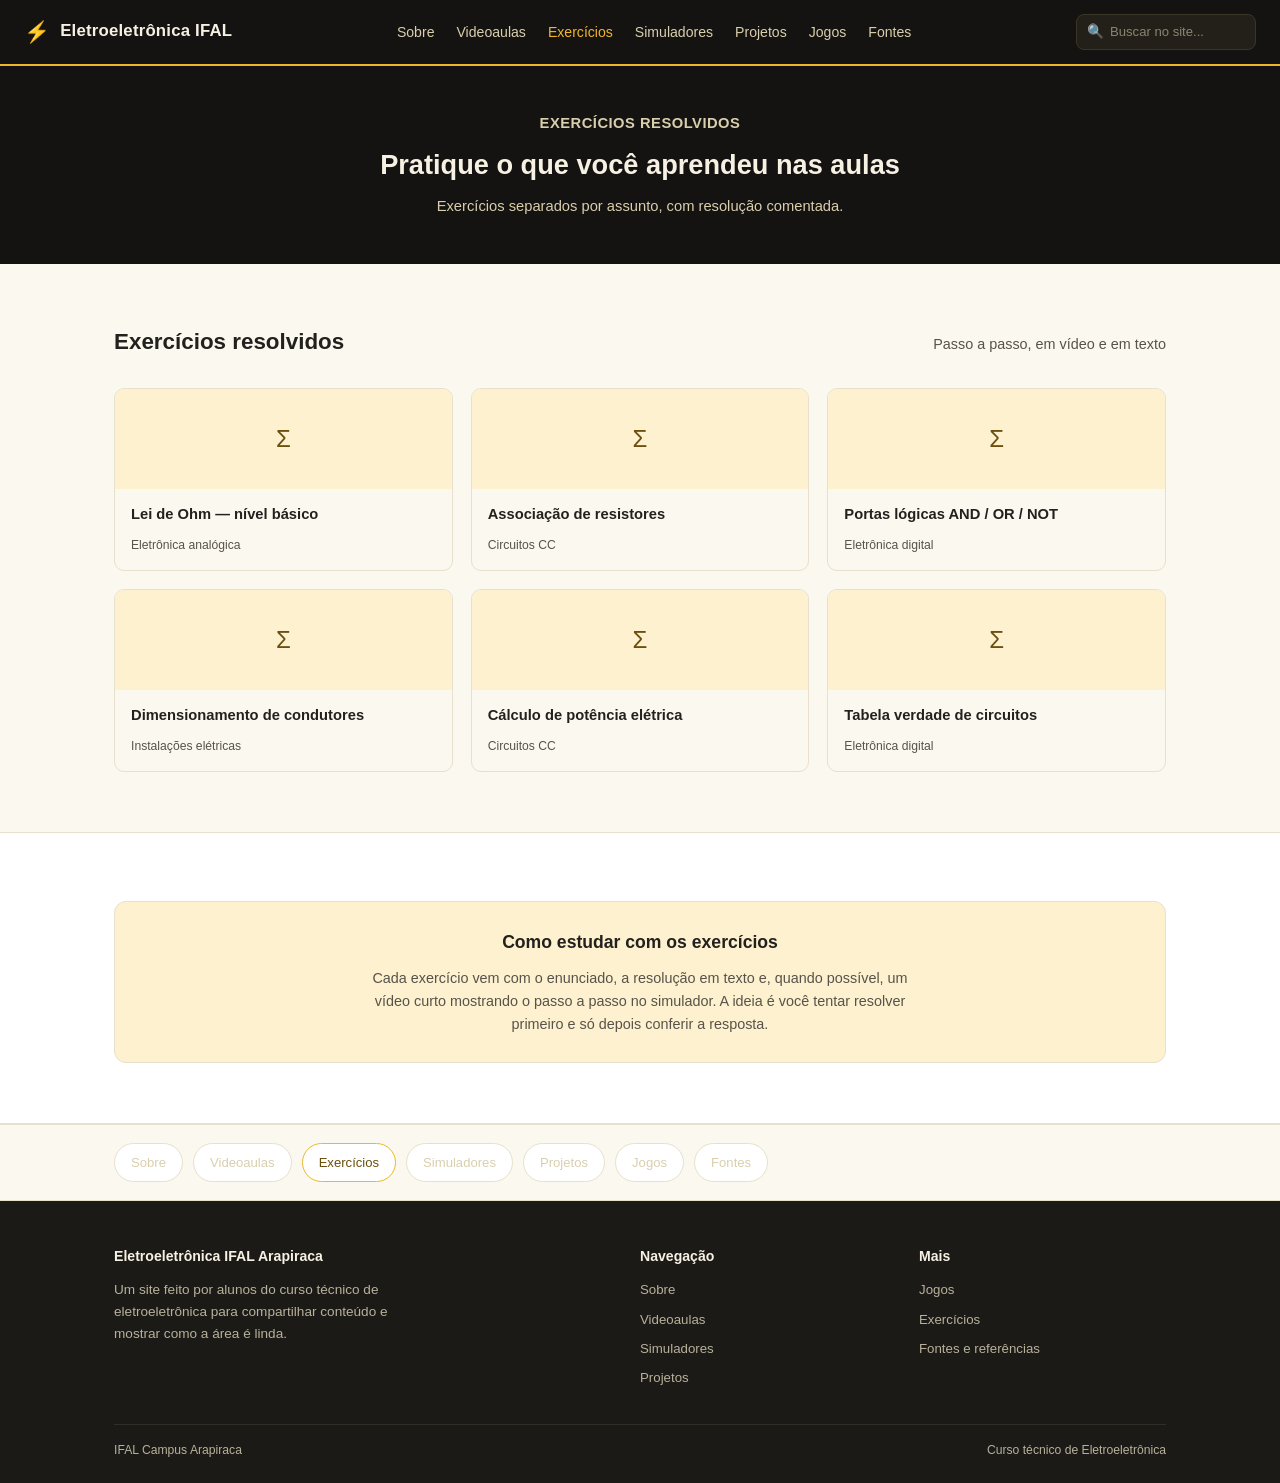
==== exercicios.html @ 72fe09bb "Add files via upload" ====
<!DOCTYPE html>
<html lang="pt-BR">
<head>
<meta charset="UTF-8">
<meta name="viewport" content="width=device-width, initial-scale=1.0">
<title>Exercícios — Eletroeletrônica IFAL</title>
<link rel="stylesheet" href="style.css">
</head>
<body>

<header>
  <div class="nav-wrap">
    <div class="logo"><span class="raio">⚡</span> Eletroeletrônica IFAL</div>
    <nav>
      <ul id="menu">
        <li><a href="sobre.html">Sobre</a></li>
        <li><a href="videoaulas.html">Videoaulas</a></li>
        <li><a href="exercicios.html" class="ativo">Exercícios</a></li>
        <li><a href="simuladores.html">Simuladores</a></li>
        <li><a href="projetos.html">Projetos</a></li>
        <li><a href="jogos.html">Jogos</a></li>
        <li><a href="fontes.html">Fontes</a></li>
      </ul>
    </nav>
    <form class="busca" id="buscaForm">
      <span>🔍</span>
      <input type="text" id="buscaInput" placeholder="Buscar no site...">
    </form>
    <button class="menu-btn" id="menuBtn" aria-label="Abrir menu">☰</button>
  </div>
</header>

<section class="page-hero">
  <p class="eyebrow">EXERCÍCIOS RESOLVIDOS</p>
  <h1>Pratique o que você aprendeu nas aulas</h1>
  <p>Exercícios separados por assunto, com resolução comentada.</p>
</section>


<section>
  <div class="container">
    <div class="section-titulo">
      <h2>Exercícios resolvidos</h2>
      <p>Passo a passo, em vídeo e em texto</p>
    </div>
    <div class="grid-3">
      <div class="video-card">
        <div class="video-thumb">Σ</div>
        <div class="video-info"><h4>Lei de Ohm — nível básico</h4><span>Eletrônica analógica</span></div>
      </div>
      <div class="video-card">
        <div class="video-thumb">Σ</div>
        <div class="video-info"><h4>Associação de resistores</h4><span>Circuitos CC</span></div>
      </div>
      <div class="video-card">
        <div class="video-thumb">Σ</div>
        <div class="video-info"><h4>Portas lógicas AND / OR / NOT</h4><span>Eletrônica digital</span></div>
      </div>
      <div class="video-card">
        <div class="video-thumb">Σ</div>
        <div class="video-info"><h4>Dimensionamento de condutores</h4><span>Instalações elétricas</span></div>
      </div>
      <div class="video-card">
        <div class="video-thumb">Σ</div>
        <div class="video-info"><h4>Cálculo de potência elétrica</h4><span>Circuitos CC</span></div>
      </div>
      <div class="video-card">
        <div class="video-thumb">Σ</div>
        <div class="video-info"><h4>Tabela verdade de circuitos</h4><span>Eletrônica digital</span></div>
      </div>
    </div>
  </div>
</section>

<section class="bg-clara">
  <div class="container">
    <div class="creditos">
      <h3>Como estudar com os exercícios</h3>
      <p>Cada exercício vem com o enunciado, a resolução em texto e, quando possível, um vídeo curto mostrando o passo a passo no simulador. A ideia é você tentar resolver primeiro e só depois conferir a resposta.</p>
    </div>
  </div>
</section>


<nav class="subnav">
  <div class="container">
    <a href="sobre.html">Sobre</a>
    <a href="videoaulas.html">Videoaulas</a>
    <a href="exercicios.html" class="ativo">Exercícios</a>
    <a href="simuladores.html">Simuladores</a>
    <a href="projetos.html">Projetos</a>
    <a href="jogos.html">Jogos</a>
    <a href="fontes.html">Fontes</a>
  </div>
</nav>

<footer>
  <div class="container">
    <div class="footer-grid">
      <div>
        <h5>Eletroeletrônica IFAL Arapiraca</h5>
        <p style="font-size:0.85rem; max-width:320px;">Um site feito por alunos do curso técnico de eletroeletrônica para compartilhar conteúdo e mostrar como a área é linda.</p>
      </div>
      <div>
        <h5>Navegação</h5>
        <ul>
          <li><a href="sobre.html">Sobre</a></li>
          <li><a href="videoaulas.html">Videoaulas</a></li>
          <li><a href="simuladores.html">Simuladores</a></li>
          <li><a href="projetos.html">Projetos</a></li>
        </ul>
      </div>
      <div>
        <h5>Mais</h5>
        <ul>
          <li><a href="jogos.html">Jogos</a></li>
          <li><a href="exercicios.html">Exercícios</a></li>
          <li><a href="fontes.html">Fontes e referências</a></li>
        </ul>
      </div>
    </div>
    <div class="footer-base">
      <span>IFAL Campus Arapiraca</span>
      <span>Curso técnico de Eletroeletrônica</span>
    </div>
  </div>
</footer>

<script src="script.js"></script>
</body>
</html>
---- style.css ----
:root{
  --preto: #141311;
  --preto-2: #1c1a17;
  --amarelo: #efb62a;
  --amarelo-escuro: #6b4f0f;
  --creme: #f7f1e3;
  --texto: #23211d;
  --texto-suave: #57534a;
  --borda: #e7e0cc;
  --fundo: #fbf8f0;
}
*{ box-sizing: border-box; margin: 0; padding: 0; }
html{ scroll-behavior: smooth; }
body{
  font-family: "Segoe UI", Roboto, Arial, sans-serif;
  background: var(--fundo);
  color: var(--texto);
  line-height: 1.6;
}
a{ color: inherit; text-decoration: none; }
img, svg.ilustracao{ max-width: 100%; display: block; }
.container{ max-width: 1100px; margin: 0 auto; padding: 0 24px; }

/* ---------- HEADER ---------- */
header{
  background: var(--preto);
  color: var(--creme);
  position: sticky;
  top: 0;
  z-index: 50;
  border-bottom: 2px solid var(--amarelo);
}
.nav-wrap{
  display: flex;
  align-items: center;
  justify-content: space-between;
  padding: 14px 24px;
  gap: 16px;
}
.logo{
  display: flex;
  align-items: center;
  gap: 10px;
  font-weight: 700;
  font-size: 1.05rem;
  letter-spacing: 0.2px;
  white-space: nowrap;
}
.logo .raio{ color: var(--amarelo); font-size: 1.3rem; }
nav ul{ display: flex; gap: 22px; list-style: none; }
nav a{ font-size: 0.88rem; color: #d9cfae; transition: color 0.15s ease; }
nav a:hover, nav a.ativo{ color: var(--amarelo); }

.busca{
  display: flex;
  align-items: center;
  background: #232019;
  border: 1px solid #3a3529;
  border-radius: 8px;
  padding: 6px 10px;
  gap: 6px;
  flex: 0 0 180px;
}
.busca input{
  background: none; border: none; outline: none;
  color: var(--creme); font-size: 0.82rem; width: 100%;
}
.busca input::placeholder{ color: #8a8471; }
.busca span{ color: var(--amarelo); font-size: 0.85rem; }

.menu-btn{
  display: none;
  background: none;
  border: 1px solid var(--amarelo);
  color: var(--amarelo);
  width: 36px; height: 36px;
  border-radius: 6px;
  font-size: 1rem;
  cursor: pointer;
  flex-shrink: 0;
}

/* ---------- HERO (home) ---------- */
.hero{
  position: relative;
  background: var(--preto);
  color: var(--creme);
  overflow: hidden;
  padding: 80px 24px 90px;
  text-align: center;
}
.hero svg.circuito{ position: absolute; inset: 0; width: 100%; height: 100%; opacity: 0.4; pointer-events: none; }
.hero-content{ position: relative; z-index: 1; max-width: 680px; margin: 0 auto; }
.eyebrow{ color: var(--amarelo); font-weight: 600; font-size: 0.82rem; margin-bottom: 12px; letter-spacing: 0.5px; }
.hero h1{ font-size: clamp(1.7rem, 4vw, 2.5rem); font-weight: 700; margin-bottom: 14px; line-height: 1.25; }
.hero p{ color: #d9cfae; font-size: 1rem; margin-bottom: 24px; }
.hero-cta{ display: flex; gap: 12px; justify-content: center; flex-wrap: wrap; }
.btn{
  padding: 11px 22px; border-radius: 8px; font-size: 0.92rem; font-weight: 600;
  cursor: pointer; border: 1px solid transparent; display: inline-block;
  transition: transform 0.12s ease, opacity 0.15s ease;
}
.btn:hover{ opacity: 0.9; }
.btn-primario{ background: var(--amarelo); color: var(--preto); }
.btn-secundario{ background: transparent; color: var(--creme); border-color: #4a463c; }

/* ---------- HERO menor (páginas internas) ---------- */
.page-hero{
  background: var(--preto);
  color: var(--creme);
  padding: 46px 24px;
  text-align: center;
  position: relative;
  overflow: hidden;
}
.page-hero .eyebrow{ margin-bottom: 8px; }
.page-hero h1{ font-size: 1.7rem; margin-bottom: 8px; }
.page-hero p{ color: #d9cfae; font-size: 0.92rem; max-width: 520px; margin: 0 auto; }

section{ padding: 60px 0; }
.section-titulo{ display: flex; align-items: baseline; justify-content: space-between; margin-bottom: 28px; flex-wrap: wrap; gap: 8px; }
.section-titulo h2{ font-size: 1.4rem; font-weight: 700; }
.section-titulo p{ color: var(--texto-suave); font-size: 0.9rem; }

.grid-4{ display: grid; grid-template-columns: repeat(4, 1fr); gap: 16px; }
.grid-3{ display: grid; grid-template-columns: repeat(3, 1fr); gap: 18px; }
.grid-2{ display: grid; grid-template-columns: 1fr 1fr; gap: 24px; align-items: center; }

.card{
  background: #fff; border: 1px solid var(--borda); border-radius: 10px;
  padding: 20px; transition: border-color 0.15s ease;
}
.card:hover{ border-color: var(--amarelo); }
.card .icone{
  width: 38px; height: 38px; border-radius: 8px; background: #fdf1cf;
  color: var(--amarelo-escuro); display: flex; align-items: center; justify-content: center;
  font-size: 1.05rem; margin-bottom: 12px;
}
.card h3{ font-size: 0.96rem; margin-bottom: 6px; }
.card p{ font-size: 0.84rem; color: var(--texto-suave); }

.bg-clara{ background: #fff; border-top: 1px solid var(--borda); border-bottom: 1px solid var(--borda); }

.video-card{ border: 1px solid var(--borda); border-radius: 10px; overflow: hidden; background: var(--fundo); }
.video-thumb{ height: 100px; background: #fdf1cf; display: flex; align-items: center; justify-content: center; color: var(--amarelo-escuro); font-size: 1.5rem; }
.video-info{ padding: 14px 16px; }
.video-info h4{ font-size: 0.92rem; margin-bottom: 4px; }
.video-info span{ font-size: 0.76rem; color: var(--texto-suave); }

.grid-tools{ display: grid; grid-template-columns: repeat(3, 1fr); gap: 16px; }
.tool-card{ border: 1px solid var(--borda); background: #fff; border-radius: 10px; padding: 18px; display: flex; align-items: center; gap: 12px; }
.tool-card .dot{ width: 8px; height: 8px; border-radius: 50%; background: var(--amarelo); flex-shrink: 0; }
.tool-card h4{ font-size: 0.94rem; margin-bottom: 2px; }
.tool-card span{ font-size: 0.76rem; color: var(--texto-suave); }

.jogos-wrap{
  background: var(--preto); color: var(--creme); border-radius: 14px; padding: 40px 30px;
  display: flex; align-items: center; justify-content: space-between; gap: 24px; flex-wrap: wrap;
}
.jogos-texto h2{ color: var(--creme); margin-bottom: 8px; }
.jogos-texto p{ color: #d9cfae; max-width: 420px; font-size: 0.9rem; }

.creditos{
  background: #fdf1cf; border: 1px solid var(--borda); border-radius: 12px; padding: 26px;
  text-align: center; margin-top: 8px;
}
.creditos h3{ font-size: 1.1rem; margin-bottom: 10px; }
.creditos p{ font-size: 0.9rem; color: var(--texto-suave); max-width: 560px; margin: 0 auto; }
.creditos .nomes{ margin-top: 12px; font-weight: 600; color: var(--amarelo-escuro); font-size: 0.95rem; }

/* ---------- Navegação secundária (rodapé de abas) ---------- */
.subnav{
  background: var(--fundo); border-top: 1px solid var(--borda); border-bottom: 1px solid var(--borda);
  padding: 18px 0;
}
.subnav .container{ display: flex; gap: 10px; overflow-x: auto; }
.subnav a{
  flex: 0 0 auto; background: #fff; border: 1px solid var(--borda); border-radius: 999px;
  padding: 8px 16px; font-size: 0.82rem; font-weight: 500; white-space: nowrap;
  transition: border-color 0.15s ease, color 0.15s ease;
}
.subnav a:hover, .subnav a.ativo{ border-color: var(--amarelo); color: var(--amarelo-escuro); }

/* ---------- FOOTER ---------- */
footer{ background: var(--preto-2); color: #b8b19b; padding: 44px 0 22px; }
.footer-grid{ display: grid; grid-template-columns: 2fr 1fr 1fr; gap: 32px; margin-bottom: 28px; }
.footer-grid h5{ color: var(--creme); font-size: 0.88rem; margin-bottom: 12px; }
.footer-grid ul{ list-style: none; }
.footer-grid li{ margin-bottom: 8px; font-size: 0.83rem; }
.footer-grid li a:hover{ color: var(--amarelo); }
.footer-base{ border-top: 1px solid #322f28; padding-top: 16px; font-size: 0.76rem; display: flex; justify-content: space-between; flex-wrap: wrap; gap: 8px; }

/* ---------- RESPONSIVO ---------- */
@media (max-width: 900px){
  .grid-4{ grid-template-columns: repeat(2, 1fr); }
  .grid-3{ grid-template-columns: 1fr; }
  .grid-2{ grid-template-columns: 1fr; }
  .grid-tools{ grid-template-columns: 1fr; }
  .footer-grid{ grid-template-columns: 1fr; }
  .busca{ display: none; }
}
@media (max-width: 720px){
  nav ul{
    position: absolute; top: 100%; left: 0; right: 0; background: var(--preto);
    flex-direction: column; padding: 16px 24px; gap: 16px; display: none;
    border-bottom: 2px solid var(--amarelo);
  }
  nav ul.aberto{ display: flex; }
  .menu-btn{ display: block; }
}
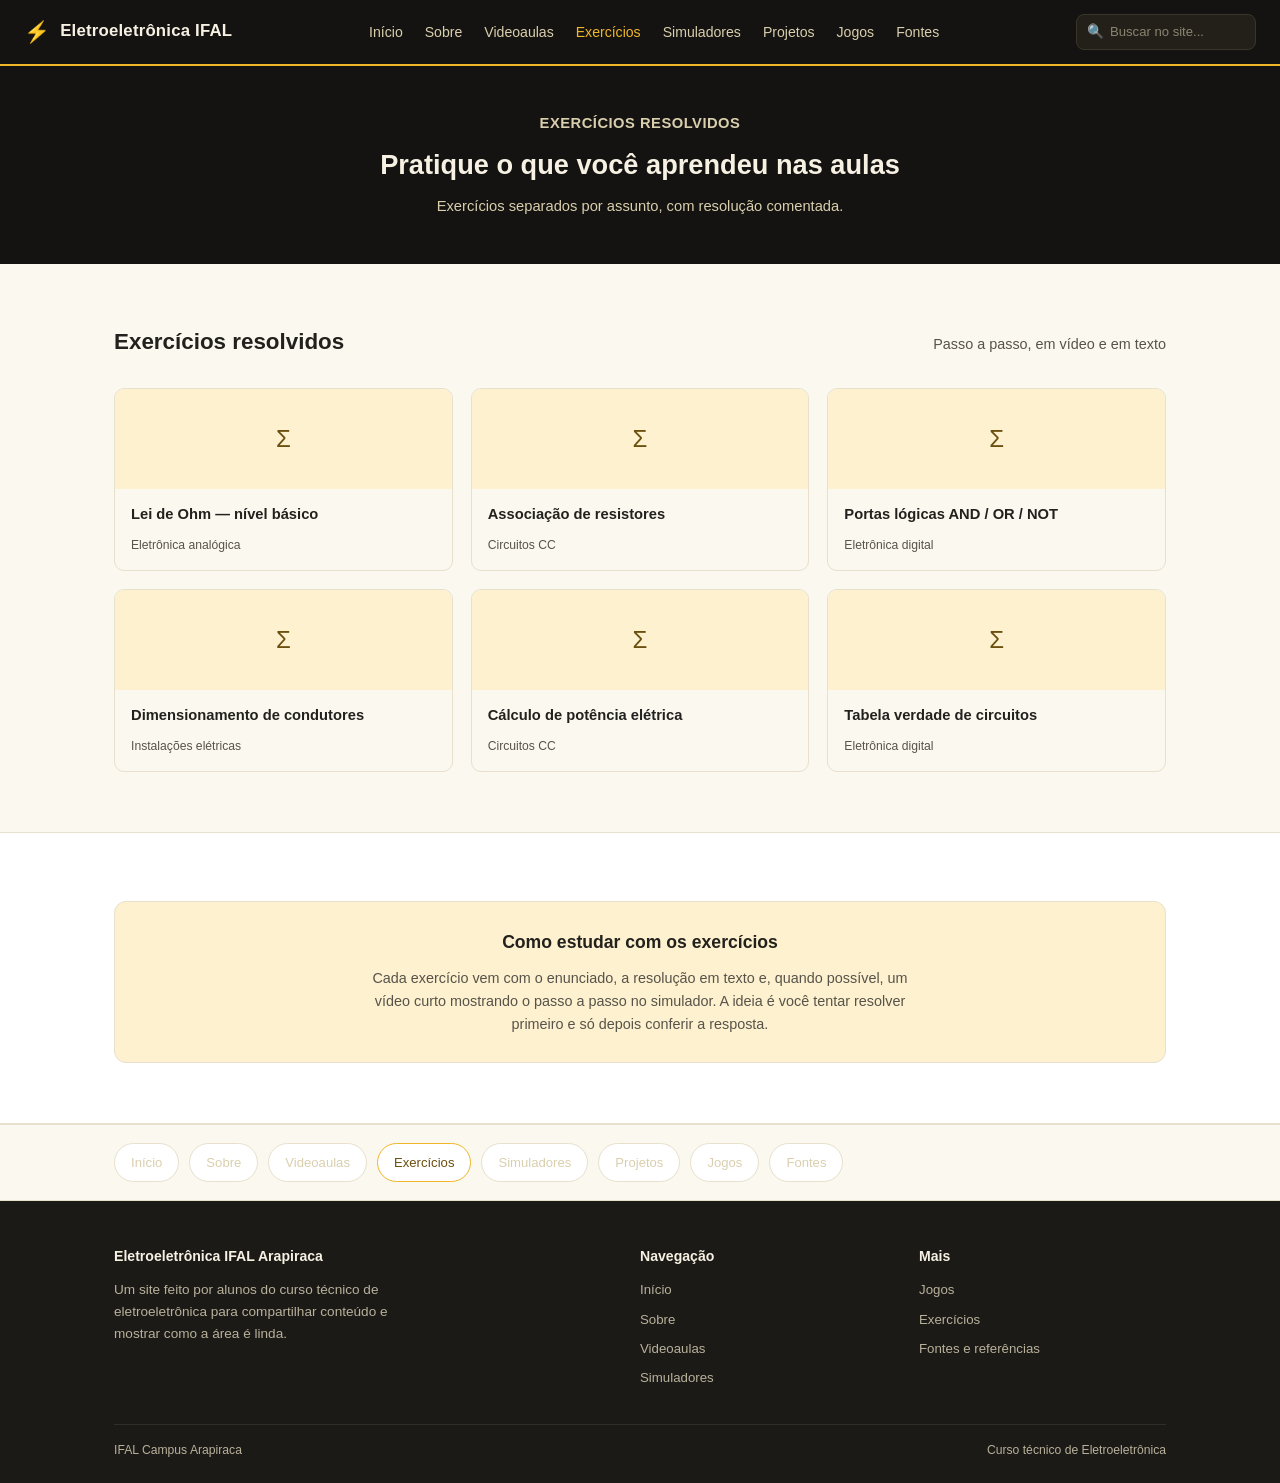
==== commit 56d6f2fa: "Add files via upload" ====
--- a/exercicios.html
+++ b/exercicios.html
@@ -13,6 +13,7 @@
     <div class="logo"><span class="raio">⚡</span> Eletroeletrônica IFAL</div>
     <nav>
       <ul id="menu">
+        <li><a href="inicio.html">Início</a></li>
         <li><a href="sobre.html">Sobre</a></li>
         <li><a href="videoaulas.html">Videoaulas</a></li>
         <li><a href="exercicios.html" class="ativo">Exercícios</a></li>
@@ -84,6 +85,7 @@
 
 <nav class="subnav">
   <div class="container">
+    <a href="inicio.html">Início</a>
     <a href="sobre.html">Sobre</a>
     <a href="videoaulas.html">Videoaulas</a>
     <a href="exercicios.html" class="ativo">Exercícios</a>
@@ -104,10 +106,10 @@
       <div>
         <h5>Navegação</h5>
         <ul>
+          <li><a href="inicio.html">Início</a></li>
           <li><a href="sobre.html">Sobre</a></li>
           <li><a href="videoaulas.html">Videoaulas</a></li>
           <li><a href="simuladores.html">Simuladores</a></li>
-          <li><a href="projetos.html">Projetos</a></li>
         </ul>
       </div>
       <div>
--- a/style.css
+++ b/style.css
@@ -153,6 +153,25 @@
 .tool-card h4{ font-size: 0.94rem; margin-bottom: 2px; }
 .tool-card span{ font-size: 0.76rem; color: var(--texto-suave); }
 
+/* Cards de simulador com imagem de fundo (placa de circuito) */
+.grid-tools-bg{ display: grid; grid-template-columns: repeat(2, 1fr); gap: 16px; }
+.tool-card-bg{
+  position: relative;
+  overflow: hidden;
+  background: var(--preto);
+  border-radius: 12px;
+  padding: 22px;
+  display: block;
+  text-decoration: none;
+  min-height: 128px;
+}
+.tool-card-bg svg.bg-circuito{ position: absolute; inset: 0; width: 100%; height: 100%; opacity: 0.35; }
+.tool-card-bg .conteudo{ position: relative; z-index: 1; }
+.tool-card-bg h4{ color: var(--creme); font-size: 1.05rem; margin-bottom: 6px; }
+.tool-card-bg p{ color: #d9cfae; font-size: 0.82rem; margin-bottom: 14px; max-width: 320px; }
+.tool-card-bg .link-txt{ display: inline-flex; align-items: center; gap: 6px; font-size: 0.8rem; color: var(--amarelo); font-weight: 600; }
+.tool-card-bg:hover .link-txt{ text-decoration: underline; }
+
 .jogos-wrap{
   background: var(--preto); color: var(--creme); border-radius: 14px; padding: 40px 30px;
   display: flex; align-items: center; justify-content: space-between; gap: 24px; flex-wrap: wrap;
